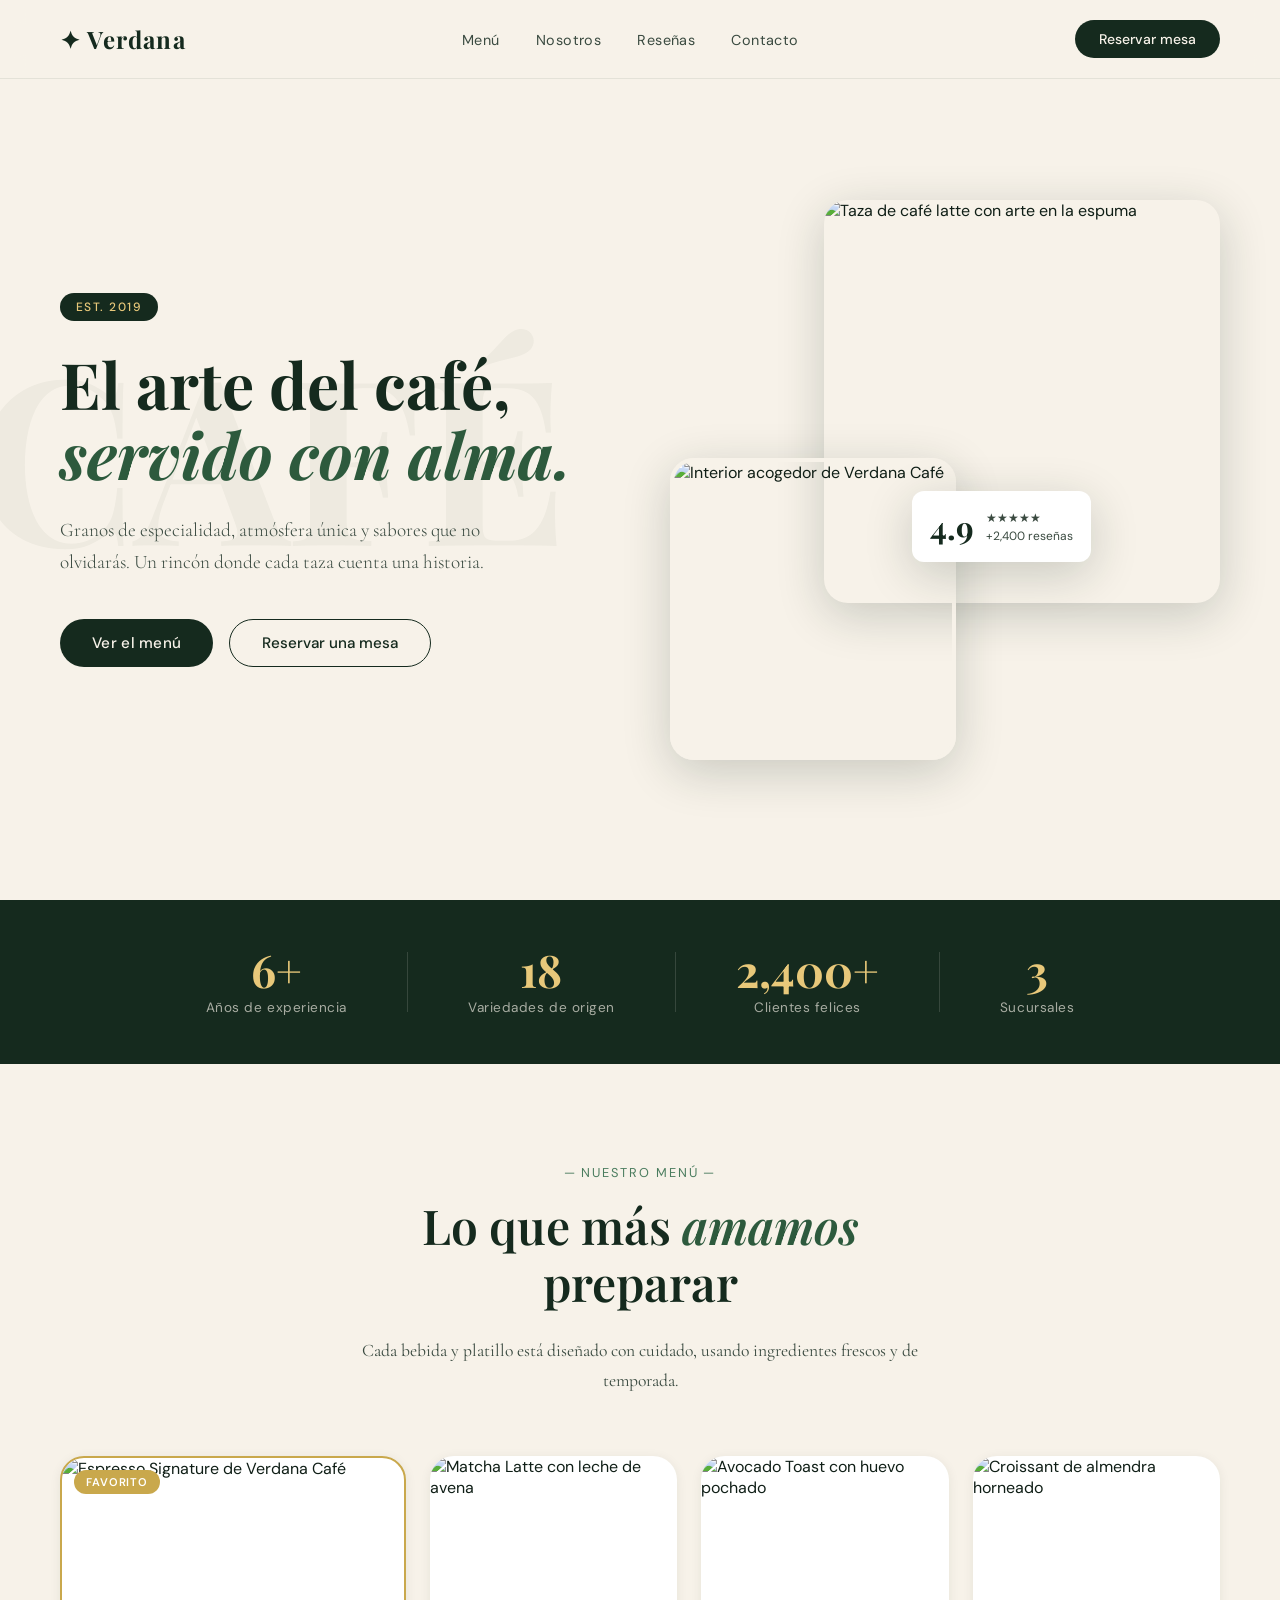
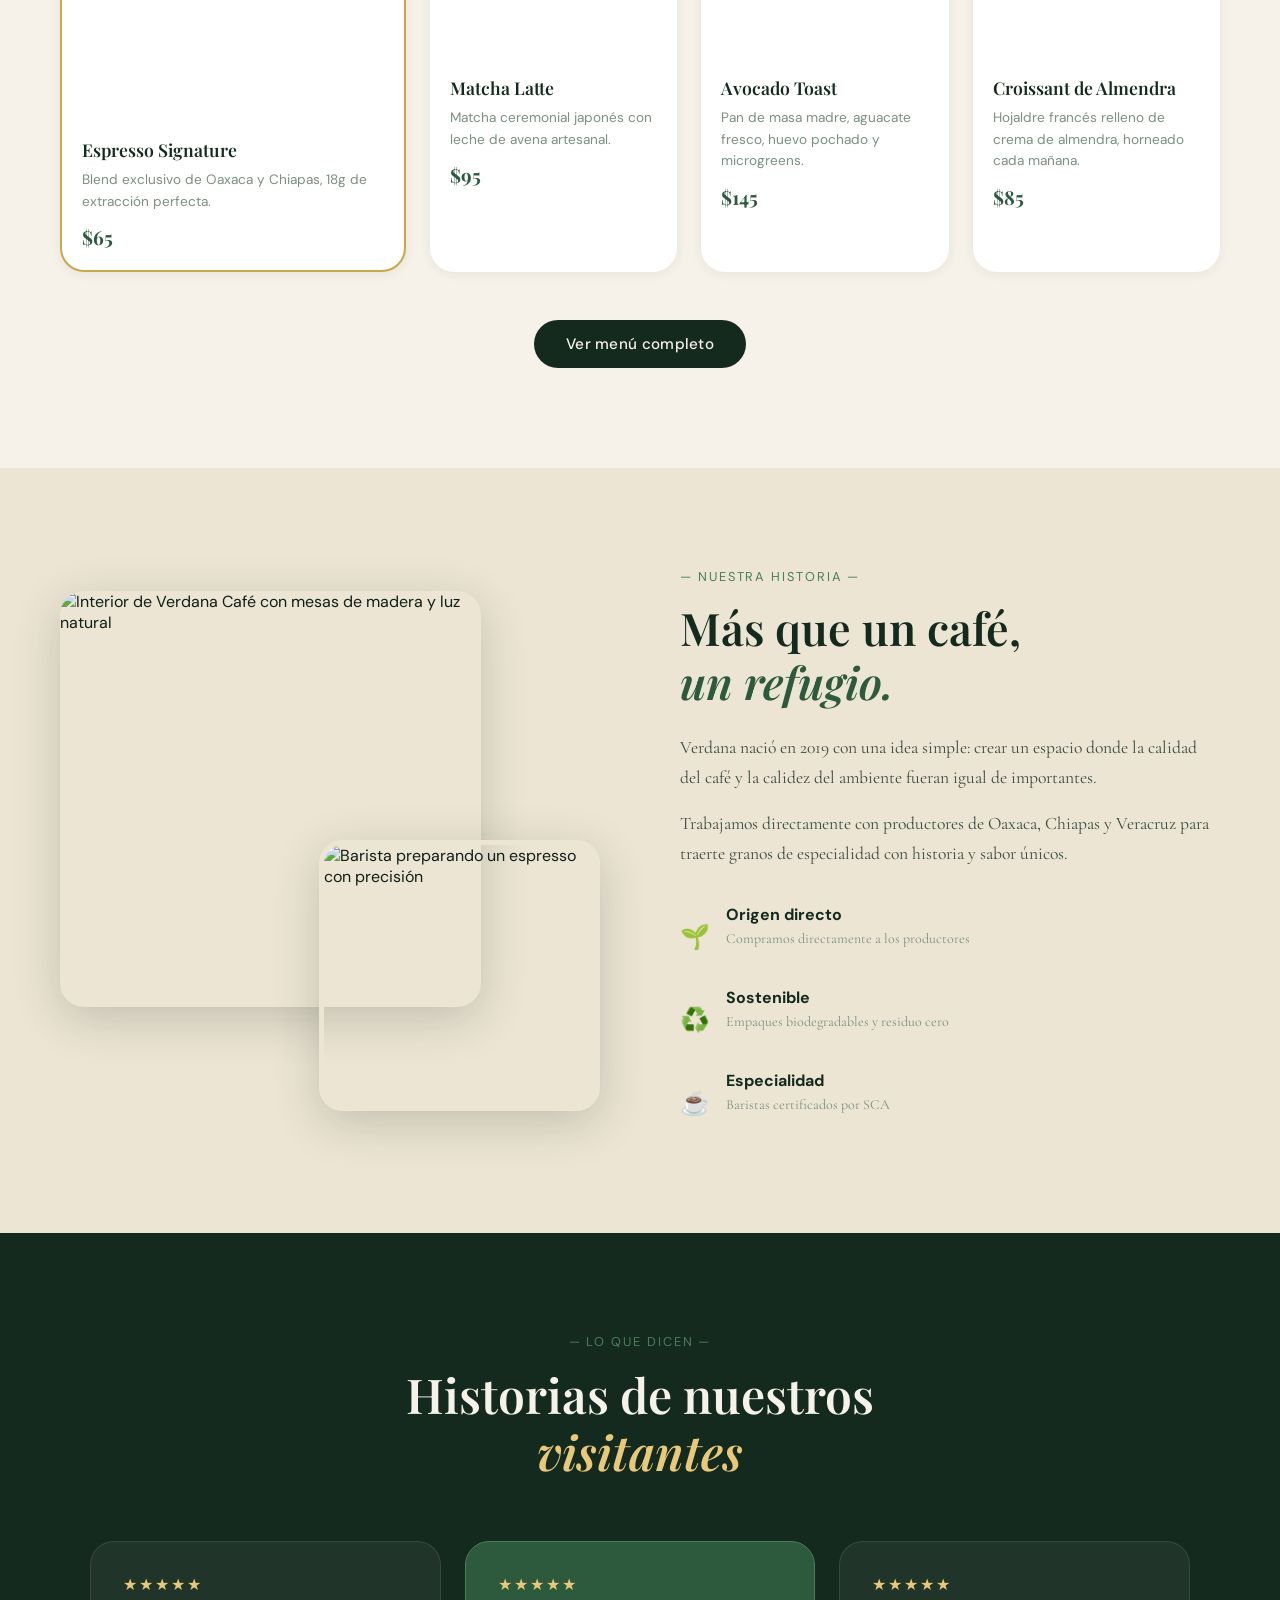
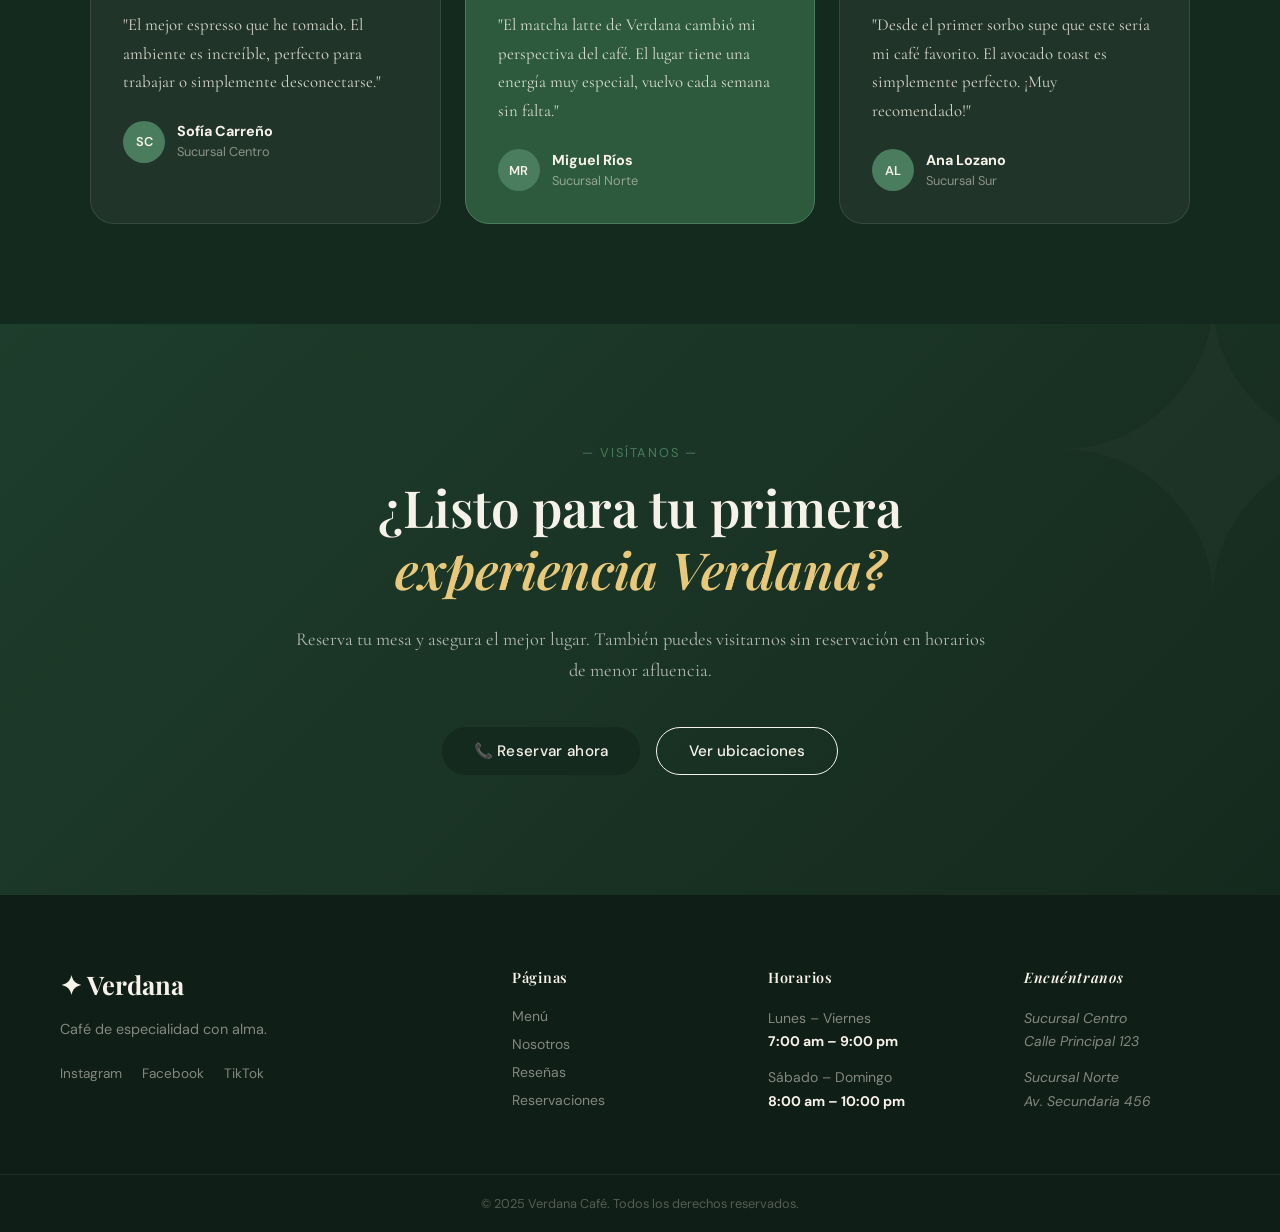
==== index.html @ 47e37862 "fix: move index.html to root" ====
<!DOCTYPE html>
<html lang="es">

<head>
  <meta charset="UTF-8" />
  <meta name="viewport" content="width=device-width, initial-scale=1.0" />
  <title>Verdana Café — Specialty Coffee</title>
  <meta name="description"
    content="Verdana Café, café de especialidad. Granos de origen, atmósfera única y sabores inolvidables." />
  <link rel="stylesheet" href="/Styles/main.css" />
  <link
    href="https://fonts.googleapis.com/css2?family=Playfair+Display:ital,wght@0,400;0,600;0,700;1,400;1,600&family=Cormorant+Garamond:wght@300;400;500&family=DM+Sans:wght@300;400;500&display=swap"
    rel="stylesheet" />
</head>

<body>

  <!-- NAVBAR -->
  <header role="banner">
    <nav class="navbar" aria-label="Navegación principal">
      <a href="#" class="nav-logo" aria-label="Verdana Café — Ir al inicio">✦ Verdana</a>
      <ul class="nav-links" role="list">
        <li><a href="#menu">Menú</a></li>
        <li><a href="#about">Nosotros</a></li>
        <li><a href="#reviews">Reseñas</a></li>
        <li><a href="#contact">Contacto</a></li>
      </ul>
      <a href="#reservar" class="btn-nav">Reservar mesa</a>
      <button class="hamburger" aria-label="Abrir menú de navegación" aria-expanded="false"
        aria-controls="mobileMenu">☰</button>
    </nav>

    <!-- MOBILE MENU -->
    <div class="mobile-menu" id="mobileMenu" aria-hidden="true" role="dialog" aria-label="Menú móvil">
      <a href="#menu">Menú</a>
      <a href="#about">Nosotros</a>
      <a href="#reviews">Reseñas</a>
      <a href="#contact">Contacto</a>
      <a href="#reservar" class="btn-nav">Reservar mesa</a>
    </div>
  </header>

  <main id="main-content">

    <!-- HERO -->
    <section class="hero" aria-labelledby="hero-title">
      <div class="hero-bg-text" aria-hidden="true">CAFÉ</div>
      <div class="hero-content">
        <span class="hero-tag">Est. 2019</span>
        <h1 class="hero-title" id="hero-title">
          El arte del café,<br />
          <em>servido con alma.</em>
        </h1>
        <p class="hero-desc">
          Granos de especialidad, atmósfera única y sabores que no olvidarás.
          Un rincón donde cada taza cuenta una historia.
        </p>
        <div class="hero-actions" role="group" aria-label="Acciones principales">
          <a href="#menu" class="btn-primary">Ver el menú</a>
          <a href="#reservar" class="btn-secondary">Reservar una mesa</a>
        </div>
      </div>
      <div class="hero-img-side" aria-hidden="true">
        <div class="img-card img-card--main">
          <img src="https://images.unsplash.com/photo-1509042239860-f550ce710b93?w=400&q=80"
            alt="Taza de café latte con arte en la espuma" />
        </div>
        <div class="img-card img-card--secondary">
          <img src="https://images.unsplash.com/photo-1495474472287-4d71bcdd2085?w=300&q=80"
            alt="Interior acogedor de Verdana Café" />
        </div>
        <div class="floating-badge" aria-label="Calificación: 4.9 de 5 estrellas basada en más de 2400 reseñas">
          <span class="badge-num" aria-hidden="true">4.9</span>
          <span class="badge-text" aria-hidden="true">★★★★★<br />+2,400 reseñas</span>
        </div>
      </div>
    </section>

    <!-- STATS -->
    <section class="stats" aria-label="Datos de Verdana Café">
      <div class="stat">
        <span class="stat-num" aria-label="Más de 6 años">6+</span>
        <span class="stat-label">Años de experiencia</span>
      </div>
      <div class="stat-divider" role="separator" aria-hidden="true"></div>
      <div class="stat">
        <span class="stat-num" aria-label="18 variedades">18</span>
        <span class="stat-label">Variedades de origen</span>
      </div>
      <div class="stat-divider" role="separator" aria-hidden="true"></div>
      <div class="stat">
        <span class="stat-num" aria-label="Más de 2400 clientes">2,400+</span>
        <span class="stat-label">Clientes felices</span>
      </div>
      <div class="stat-divider" role="separator" aria-hidden="true"></div>
      <div class="stat">
        <span class="stat-num" aria-label="3 sucursales">3</span>
        <span class="stat-label">Sucursales</span>
      </div>
    </section>

    <!-- MENU -->
    <section class="menu-section" id="menu" aria-labelledby="menu-title">
      <div class="section-header">
        <span class="section-tag" aria-hidden="true">— Nuestro Menú —</span>
        <h2 id="menu-title">Lo que más <em>amamos</em> preparar</h2>
        <p>Cada bebida y platillo está diseñado con cuidado, usando ingredientes frescos y de temporada.</p>
      </div>

      <ul class="menu-grid" role="list">
        <li class="menu-card featured">
          <div class="menu-img menu-img--featured">
            <img src="https://images.unsplash.com/photo-1541167760496-1628856ab772?w=500&q=80"
              alt="Espresso Signature de Verdana Café" />
            <span class="menu-tag-featured" aria-label="Platillo favorito">Favorito</span>
          </div>
          <div class="menu-info">
            <h3>Espresso Signature</h3>
            <p>Blend exclusivo de Oaxaca y Chiapas, 18g de extracción perfecta.</p>
            <span class="menu-price" aria-label="Precio: 65 pesos">$65</span>
          </div>
        </li>

        <li class="menu-card">
          <div class="menu-img">
            <img src="https://images.unsplash.com/photo-1515823064-d6e0c04616a7?w=500&q=80"
              alt="Matcha Latte con leche de avena" />
          </div>
          <div class="menu-info">
            <h3>Matcha Latte</h3>
            <p>Matcha ceremonial japonés con leche de avena artesanal.</p>
            <span class="menu-price" aria-label="Precio: 95 pesos">$95</span>
          </div>
        </li>

        <li class="menu-card">
          <div class="menu-img">
            <img src="https://plus.unsplash.com/premium_photo-1691090282768-380cc3e34b23?w=500&q=80"
              alt="Avocado Toast con huevo pochado" />
          </div>
          <div class="menu-info">
            <h3>Avocado Toast</h3>
            <p>Pan de masa madre, aguacate fresco, huevo pochado y microgreens.</p>
            <span class="menu-price" aria-label="Precio: 145 pesos">$145</span>
          </div>
        </li>

        <li class="menu-card">
          <div class="menu-img">
            <img src="https://images.unsplash.com/photo-1710220988376-16dbd51fd1de?w=500&q=80"
              alt="Croissant de almendra horneado" />
          </div>
          <div class="menu-info">
            <h3>Croissant de Almendra</h3>
            <p>Hojaldre francés relleno de crema de almendra, horneado cada mañana.</p>
            <span class="menu-price" aria-label="Precio: 85 pesos">$85</span>
          </div>
        </li>
      </ul>

      <div class="menu-cta">
        <a href="#" class="btn-primary" aria-label="Ver el menú completo de Verdana Café">Ver menú completo</a>
      </div>
    </section>

    <!-- ABOUT -->
    <section class="about-section" id="about" aria-labelledby="about-title">
      <div class="about-imgs">
        <div class="about-img-main">
          <img src="https://images.unsplash.com/photo-1501339847302-ac426a4a7cbb?w=600&q=80"
            alt="Interior de Verdana Café con mesas de madera y luz natural" />
        </div>
        <div class="about-img-secondary">
          <img src="https://images.unsplash.com/photo-1442512595331-e89e73853f31?w=400&q=80"
            alt="Barista preparando un espresso con precisión" />
        </div>
      </div>
      <div class="about-content">
        <span class="section-tag" aria-hidden="true">— Nuestra historia —</span>
        <h2 id="about-title">Más que un café,<br /><em>un refugio.</em></h2>
        <p>Verdana nació en 2019 con una idea simple: crear un espacio donde la calidad del café y la calidez del
          ambiente fueran igual de importantes.</p>
        <p>Trabajamos directamente con productores de Oaxaca, Chiapas y Veracruz para traerte granos de especialidad con
          historia y sabor únicos.</p>
        <ul class="about-values" role="list" aria-label="Nuestros valores">
          <li class="value">
            <span class="value-icon" aria-hidden="true">🌱</span>
            <div>
              <strong>Origen directo</strong>
              <p>Compramos directamente a los productores</p>
            </div>
          </li>
          <li class="value">
            <span class="value-icon" aria-hidden="true">♻️</span>
            <div>
              <strong>Sostenible</strong>
              <p>Empaques biodegradables y residuo cero</p>
            </div>
          </li>
          <li class="value">
            <span class="value-icon" aria-hidden="true">☕</span>
            <div>
              <strong>Especialidad</strong>
              <p>Baristas certificados por SCA</p>
            </div>
          </li>
        </ul>
      </div>
    </section>

    <!-- REVIEWS -->
    <section class="reviews-section" id="reviews" aria-labelledby="reviews-title">
      <div class="rewiews-header">
        <span class="section-tag" aria-hidden="true">— Lo que dicen —</span>
        <h2 id="reviews-title">Historias de nuestros <em>visitantes</em></h2>
      </div>
      <ul class="reviews-grid" role="list">
        <li class="review-card">
          <div class="review-stars" aria-label="5 estrellas de 5">★★★★★</div>
          <p>"El mejor espresso que he tomado. El ambiente es increíble, perfecto para trabajar o simplemente
            desconectarse."</p>
          <div class="reviewer">
            <div class="reviewer-avatar" aria-hidden="true">SC</div>
            <div>
              <strong>Sofía Carreño</strong>
              <span>Sucursal Centro</span>
            </div>
          </div>
        </li>

        <li class="review-card review-card--featured">
          <div class="review-stars" aria-label="5 estrellas de 5">★★★★★</div>
          <p>"El matcha latte de Verdana cambió mi perspectiva del café. El lugar tiene una energía muy especial, vuelvo
            cada semana sin falta."</p>
          <div class="reviewer">
            <div class="reviewer-avatar" aria-hidden="true">MR</div>
            <div>
              <strong>Miguel Ríos</strong>
              <span>Sucursal Norte</span>
            </div>
          </div>
        </li>

        <li class="review-card">
          <div class="review-stars" aria-label="5 estrellas de 5">★★★★★</div>
          <p>"Desde el primer sorbo supe que este sería mi café favorito. El avocado toast es simplemente perfecto. ¡Muy
            recomendado!"</p>
          <div class="reviewer">
            <div class="reviewer-avatar" aria-hidden="true">AL</div>
            <div>
              <strong>Ana Lozano</strong>
              <span>Sucursal Sur</span>
            </div>
          </div>
        </li>
      </ul>
    </section>

    <!-- CTA -->
    <section class="cta-section" id="reservar" aria-labelledby="cta-title">
      <div class="cta-content">
        <span class="section-tag" aria-hidden="true">— Visítanos —</span>
        <h2 id="cta-title">¿Listo para tu primera<br /><em>experiencia Verdana?</em></h2>
        <p>Reserva tu mesa y asegura el mejor lugar. También puedes visitarnos sin reservación en horarios de menor
          afluencia.</p>
        <div class="cta-actions" role="group" aria-label="Opciones de contacto">
          <a href="tel:+525512345678" class="btn-primary">📞 Reservar ahora</a>
          <a href="#contact" class="btn-secondary-light">Ver ubicaciones</a>
        </div>
      </div>
    </section>

  </main>

  <!-- FOOTER -->
  <footer class="footer" id="contact" aria-label="Pie de página">
    <div class="footer-top">
      <div class="footer-brand">
        <div class="footer-logo" aria-label="Verdana Café">✦ Verdana</div>
        <p>Café de especialidad con alma.</p>
        <nav class="social-links" aria-label="Redes sociales">
          <a href="#" aria-label="Síguenos en Instagram">Instagram</a>
          <a href="#" aria-label="Síguenos en Facebook">Facebook</a>
          <a href="#" aria-label="Síguenos en TikTok">TikTok</a>
        </nav>
      </div>
      <nav class="footer-links" aria-label="Enlaces del sitio">
        <h4>Páginas</h4>
        <a href="#menu">Menú</a>
        <a href="#about">Nosotros</a>
        <a href="#reviews">Reseñas</a>
        <a href="#reservar">Reservaciones</a>
      </nav>
      <div class="footer-contact">
        <h4>Horarios</h4>
        <p>Lunes – Viernes<br /><strong>7:00 am – 9:00 pm</strong></p>
        <p>Sábado – Domingo<br /><strong>8:00 am – 10:00 pm</strong></p>
      </div>
      <address class="footer-location">
        <h4>Encuéntranos</h4>
        <p>Sucursal Centro<br />Calle Principal 123</p>
        <p>Sucursal Norte<br />Av. Secundaria 456</p>
      </address>
    </div>
    <div class="footer-bottom">
      <p>© 2025 Verdana Café. Todos los derechos reservados.</p>
    </div>
  </footer>

  <script src="/Js/index.js" defer></script>

</body>

</html>
---- Styles/main.css ----
@charset "UTF-8";
.navbar, .stats {
  display: flex;
  align-items: center;
}

.img-card, .about-img-main, .about-img-secondary {
  position: absolute;
  border-radius: 24px;
  overflow: hidden;
  box-shadow: 0 12px 48px rgba(21, 42, 30, 0.2);
}

.section-header h2, .about-content h2, .rewiews-header h2, .cta-content h2 {
  font-family: "Playfair Display", Georgia, serif;
  font-weight: 600;
  line-height: 1.2;
  margin-bottom: 24px;
}

.hero-desc, .section-header p, .about-content p, .cta-content p {
  font-family: "Cormorant Garamond", serif;
  line-height: 1.7;
}

*,
*::before,
*::after {
  box-sizing: border-box;
  margin: 0;
  padding: 0;
}

html {
  scroll-behavior: smooth;
}

body {
  font-family: "DM Sans", sans-serif;
  background: #f7f2e9;
  color: #0f1e16;
  overflow-x: hidden;
}

img {
  display: block;
  width: 100%;
  height: 100%;
  -o-object-fit: cover;
     object-fit: cover;
}

a {
  text-decoration: none;
  color: inherit;
}
a:hover {
  color: #152a1e;
}

ul {
  list-style: none;
}

.btn-primary {
  display: inline-block;
  background: #152a1e;
  color: #f7f2e9;
  padding: 14px 32px;
  border-radius: 50px;
  font-family: "DM Sans", sans-serif;
  font-size: 0.95rem;
  font-weight: 500;
  letter-spacing: 0.02em;
  transition: background 0.3s, transform 0.2s;
}
.btn-primary:hover {
  background: #2d5a3d;
  color: #f7f2e9;
  transform: translateY(-2px);
}

.btn-secondary {
  display: inline-block;
  border: 1.5px solid #152a1e;
  color: #152a1e;
  padding: 13px 32px;
  border-radius: 50px;
  font-family: "DM Sans", sans-serif;
  font-size: 0.95rem;
  font-weight: 500;
  transition: all 0.3s;
}
.btn-secondary:hover {
  background: #152a1e;
  color: #f7f2e9;
}

.btn-secondary-light {
  display: inline-block;
  border: 1.5px solid #f7f2e9;
  color: #f7f2e9;
  padding: 13px 32px;
  border-radius: 50px;
  font-size: 0.95rem;
  font-weight: 500;
  transition: all 0.3s;
}
.btn-secondary-light:hover {
  background: #f7f2e9;
  color: #152a1e;
}

.btn-nav {
  background: #152a1e;
  color: #f7f2e9;
  padding: 10px 24px;
  border-radius: 50px;
  font-size: 0.875rem;
  font-weight: 500;
  transition: background 0.3s;
}
.btn-nav:hover {
  background: #2d5a3d;
}

.menu-card {
  background: #ffffff;
  border-radius: 24px;
  overflow: hidden;
  box-shadow: 0 2px 12px rgba(21, 42, 30, 0.07);
  transition: transform 0.3s, box-shadow 0.3s;
}
.menu-card:hover {
  transform: translateY(-6px);
  box-shadow: 0 12px 48px rgba(21, 42, 30, 0.2);
}
.menu-card.featured {
  border: 2px solid #c9a84c;
}

.menu-img {
  position: relative;
  height: 200px;
  overflow: hidden;
}

.menu-img img {
  transition: transform 0.5s;
}

.menu-card:hover .menu-img img {
  transform: scale(1.05);
}

.menu-img--featured {
  height: 260px;
}

.menu-info {
  padding: 20px;
}

.menu-info h3 {
  font-family: "Playfair Display", Georgia, serif;
  font-size: 1.1rem;
  font-weight: 600;
  color: #152a1e;
  margin-bottom: 8px;
}

.menu-info p {
  font-size: 0.85rem;
  color: #7a9080;
  line-height: 1.6;
  margin-bottom: 12px;
}

.menu-price {
  font-family: "Playfair Display", Georgia, serif;
  font-size: 1.2rem;
  font-weight: 700;
  color: #2d5a3d;
}

.review-card {
  background: rgba(255, 255, 255, 0.05);
  border: 1px solid rgba(247, 242, 233, 0.1);
  border-radius: 24px;
  padding: 32px;
  transition: transform 0.3s, background 0.3s;
}
.review-card:hover {
  transform: translateY(-4px);
  background: rgba(255, 255, 255, 0.09);
}
.review-card--featured {
  background: #2d5a3d;
  border-color: #4a7c5e;
}

.review-stars {
  color: #e8c87a;
  font-size: 1rem;
  letter-spacing: 2px;
  margin-bottom: 16px;
}

.review-card p {
  font-family: "Cormorant Garamond", serif;
  font-size: 1.05rem;
  color: rgba(247, 242, 233, 0.85);
  line-height: 1.7;
  margin-bottom: 24px;
}

.reviewer {
  display: flex;
  align-items: center;
  gap: 12px;
}

.reviewer-avatar {
  width: 42px;
  height: 42px;
  border-radius: 50%;
  background: #4a7c5e;
  color: #f7f2e9;
  display: flex;
  align-items: center;
  justify-content: center;
  font-size: 0.8rem;
  font-weight: 600;
  flex-shrink: 0;
}

.reviewer strong {
  display: block;
  font-size: 0.9rem;
  color: #f7f2e9;
}

.reviewer span {
  font-size: 0.8rem;
  color: rgba(247, 242, 233, 0.5);
}

.section-tag {
  display: block;
  font-size: 0.8rem;
  letter-spacing: 0.15em;
  text-transform: uppercase;
  color: #4a7c5e;
  margin-bottom: 16px;
}

.menu-tag-featured {
  position: absolute;
  top: 12px;
  left: 12px;
  background: #c9a84c;
  color: #ffffff;
  font-size: 0.7rem;
  font-weight: 600;
  letter-spacing: 0.08em;
  text-transform: uppercase;
  padding: 5px 12px;
  border-radius: 50px;
}

.floating-badge {
  position: absolute;
  top: 52%;
  left: 44%;
  background: #ffffff;
  border-radius: 12px;
  padding: 14px 18px;
  box-shadow: 0 12px 48px rgba(21, 42, 30, 0.2);
  display: flex;
  align-items: center;
  gap: 12px;
  z-index: 2;
}

.badge-num {
  font-family: "Playfair Display", Georgia, serif;
  font-size: 2rem;
  font-weight: 700;
  color: #152a1e;
}

.badge-text {
  font-size: 0.75rem;
  color: #3a4a40;
  line-height: 1.5;
}

.fade-in {
  opacity: 0;
  transform: translateY(28px);
  transition: opacity 0.7s ease, transform 0.7s ease;
}
.fade-in.visible {
  opacity: 1;
  transform: translateY(0);
}

.navbar {
  position: fixed;
  top: 0;
  left: 0;
  right: 0;
  z-index: 100;
  justify-content: space-between;
  padding: 20px 60px;
  background: rgba(247, 242, 233, 0.92);
  backdrop-filter: blur(12px);
  border-bottom: 1px solid rgba(21, 42, 30, 0.08);
}
@media screen and (min-width: 44rem) and (max-width: 64rem) {
  .navbar {
    padding: 18px 32px;
  }
}
@media screen and (max-width: 44rem) {
  .navbar {
    padding: 16px 24px;
  }
}

.nav-logo {
  font-family: "Playfair Display", Georgia, serif;
  font-size: 1.5rem;
  font-weight: 700;
  color: #152a1e;
  letter-spacing: 0.05em;
}

.nav-links {
  display: flex;
  gap: 36px;
}
@media screen and (min-width: 44rem) and (max-width: 64rem) {
  .nav-links {
    display: none;
  }
}
@media screen and (max-width: 44rem) {
  .nav-links {
    display: none;
  }
}

.nav-links a {
  font-size: 0.9rem;
  color: #3a4a40;
  font-weight: 400;
  letter-spacing: 0.03em;
  transition: color 0.2s;
}
.nav-links a:hover {
  color: #152a1e;
}

.hamburger {
  display: none;
  background: none;
  border: none;
  font-size: 1.5rem;
  cursor: pointer;
  color: #152a1e;
}
@media screen and (min-width: 44rem) and (max-width: 64rem) {
  .hamburger {
    display: block;
  }
}
@media screen and (max-width: 44rem) {
  .hamburger {
    display: block;
  }
}

.mobile-menu {
  display: none;
  flex-direction: column;
  position: fixed;
  top: 70px;
  left: 0;
  right: 0;
  background: #f7f2e9;
  padding: 24px 32px;
  gap: 16px;
  z-index: 99;
  border-bottom: 1px solid #ede5d4;
  box-shadow: 0 4px 24px rgba(21, 42, 30, 0.12);
}
.mobile-menu.open {
  display: flex;
}

.mobile-menu a {
  font-size: 1rem;
  color: #3a4a40;
  padding: 8px 0;
  border-bottom: 1px solid #ede5d4;
}
.mobile-menu .btn-nav {
  color: #f7f2e9;
  text-align: center;
}

.hero {
  min-height: 100vh;
  padding: 140px 60px 80px;
  display: grid;
  grid-template-columns: 1fr 1fr;
  gap: 60px;
  align-items: center;
  position: relative;
  overflow: hidden;
}
@media screen and (min-width: 44rem) and (max-width: 64rem) {
  .hero {
    padding: 120px 32px 60px;
    gap: 40px;
  }
}
@media screen and (max-width: 44rem) {
  .hero {
    grid-template-columns: 1fr;
    padding: 110px 24px 60px;
  }
}

.hero-bg-text {
  position: absolute;
  top: 50%;
  left: -2%;
  transform: translateY(-50%);
  font-family: "Playfair Display", Georgia, serif;
  font-size: clamp(120px, 18vw, 280px);
  font-weight: 700;
  color: rgba(21, 42, 30, 0.04);
  -webkit-user-select: none;
     -moz-user-select: none;
          user-select: none;
  white-space: nowrap;
  z-index: 0;
}

.hero-content {
  position: relative;
  z-index: 1;
}

.hero-tag {
  display: inline-block;
  background: #152a1e;
  color: #e8c87a;
  font-size: 0.75rem;
  font-weight: 500;
  letter-spacing: 0.12em;
  text-transform: uppercase;
  padding: 6px 16px;
  border-radius: 50px;
  margin-bottom: 28px;
}

.hero-title {
  font-family: "Playfair Display", Georgia, serif;
  font-size: clamp(2.8rem, 5vw, 4.2rem);
  font-weight: 700;
  line-height: 1.1;
  color: #152a1e;
  margin-bottom: 24px;
}
.hero-title em {
  font-style: italic;
  color: #2d5a3d;
}
@media screen and (max-width: 44rem) {
  .hero-title {
    font-size: 2.4rem;
  }
}

.hero-desc {
  font-size: 1.2rem;
  font-weight: 300;
  color: #3a4a40;
  max-width: 480px;
  margin-bottom: 40px;
}

.hero-actions {
  display: flex;
  gap: 16px;
  flex-wrap: wrap;
}

.hero-img-side {
  position: relative;
  height: 560px;
  z-index: 1;
}
@media screen and (max-width: 44rem) {
  .hero-img-side {
    height: 340px;
    margin-top: 20px;
  }
}

.img-card--main {
  width: 72%;
  height: 72%;
  top: 0;
  right: 0;
}
.img-card--secondary {
  width: 52%;
  height: 54%;
  bottom: 0;
  left: 0;
  border: 4px solid #f7f2e9;
}

.stats {
  background: #152a1e;
  padding: 48px 60px;
  justify-content: center;
  flex-wrap: wrap;
}
@media screen and (min-width: 44rem) and (max-width: 64rem) {
  .stats {
    padding: 40px 32px;
  }
}
@media screen and (max-width: 44rem) {
  .stats {
    flex-direction: column;
    gap: 8px;
    padding: 40px 24px;
  }
}

.stat {
  display: flex;
  flex-direction: column;
  align-items: center;
  padding: 0 60px;
  text-align: center;
}
@media screen and (min-width: 44rem) and (max-width: 64rem) {
  .stat {
    padding: 16px 32px;
  }
}
@media screen and (max-width: 44rem) {
  .stat {
    padding: 16px 32px;
  }
}

.stat-num {
  font-family: "Playfair Display", Georgia, serif;
  font-size: 2.8rem;
  font-weight: 700;
  color: #e8c87a;
  line-height: 1;
}

.stat-label {
  font-size: 0.85rem;
  color: rgba(247, 242, 233, 0.65);
  margin-top: 6px;
  letter-spacing: 0.04em;
}

.stat-divider {
  width: 1px;
  height: 60px;
  background: rgba(247, 242, 233, 0.15);
}
@media screen and (max-width: 44rem) {
  .stat-divider {
    width: 60px;
    height: 1px;
  }
}

.menu-section {
  padding: 100px 60px;
  background: #f7f2e9;
}
@media screen and (max-width: 44rem) {
  .menu-section {
    padding: 72px 24px;
  }
}

.section-header {
  text-align: center;
  max-width: 600px;
  margin: 0 auto 60px;
}

.section-header h2 {
  font-size: clamp(2rem, 4vw, 3rem);
  color: #152a1e;
}
.section-header h2 em {
  font-style: italic;
  color: #2d5a3d;
}

.section-header p {
  font-size: 1.1rem;
  color: #3a4a40;
}

.menu-grid {
  display: grid;
  grid-template-columns: 1.4fr 1fr 1fr 1fr;
  gap: 24px;
  max-width: 1200px;
  margin: 0 auto;
}
@media screen and (min-width: 44rem) and (max-width: 64rem) {
  .menu-grid {
    grid-template-columns: 1fr 1fr;
  }
}
@media screen and (max-width: 44rem) {
  .menu-grid {
    grid-template-columns: 1fr;
  }
}

.menu-cta {
  text-align: center;
  margin-top: 48px;
}

.about-section {
  padding: 100px 60px;
  display: grid;
  grid-template-columns: 1fr 1fr;
  gap: 80px;
  align-items: center;
  background: #ede5d4;
}
@media screen and (min-width: 44rem) and (max-width: 64rem) {
  .about-section {
    grid-template-columns: 1fr;
    padding: 80px 32px;
  }
}
@media screen and (max-width: 44rem) {
  .about-section {
    grid-template-columns: 1fr;
    padding: 72px 24px;
  }
}

.about-imgs {
  position: relative;
  height: 520px;
}
@media screen and (min-width: 44rem) and (max-width: 64rem) {
  .about-imgs {
    height: 360px;
  }
}
@media screen and (max-width: 44rem) {
  .about-imgs {
    height: 300px;
  }
}

.about-img-main {
  top: 0;
  left: 0;
  width: 78%;
  height: 80%;
}

.about-img-secondary {
  bottom: 0;
  right: 0;
  width: 52%;
  height: 52%;
  border: 5px solid #ede5d4;
}

.about-content h2 {
  font-size: clamp(2rem, 3.5vw, 2.8rem);
  color: #152a1e;
}
.about-content h2 em {
  font-style: italic;
  color: #2d5a3d;
}

.about-content p {
  font-size: 1.1rem;
  color: #3a4a40;
  margin-bottom: 16px;
}

.about-values {
  display: flex;
  flex-direction: column;
  gap: 20px;
  margin-top: 36px;
}
@media screen and (max-width: 44rem) {
  .about-values {
    flex-direction: row;
    flex-wrap: wrap;
    justify-content: center;
  }
  .about-values .value {
    flex: 0 0 45%;
  }
}
@media screen and (min-width: 44rem) and (max-width: 64rem) {
  .about-values {
    flex-direction: row;
    justify-content: center;
  }
}

.value {
  display: flex;
  align-items: center;
  gap: 16px;
}

.value-icon {
  font-size: 1.5rem;
  flex-shrink: 0;
  margin-top: 2px;
}

.value strong {
  display: block;
  font-size: 1rem;
  color: #152a1e;
  margin-bottom: 2px;
}

.value p {
  font-size: 0.875rem;
  color: #7a9080;
}

.reviews-section {
  padding: 100px 60px;
  background: #152a1e;
}
@media screen and (max-width: 44rem) {
  .reviews-section {
    padding: 72px 24px;
  }
}
@media screen and (min-width: 44rem) and (max-width: 64rem) {
  .reviews-section {
    padding: 72px 32px;
  }
}

.rewiews-header {
  text-align: center;
  max-width: 600px;
  margin: 0 auto 60px;
}
.rewiews-header h2 {
  font-size: clamp(2rem, 4vw, 3rem);
  color: #f7f2e9;
}
.rewiews-header h2 em {
  font-style: italic;
  color: #e8c87a;
}

.reviews-grid {
  display: grid;
  grid-template-columns: repeat(3, 1fr);
  gap: 24px;
  max-width: 1100px;
  margin: 0 auto;
}
@media screen and (max-width: 44rem) {
  .reviews-grid {
    grid-template-columns: 1fr;
  }
}

.cta-section {
  padding: 120px 60px;
  background: linear-gradient(135deg, #1e3d2b 0%, #152a1e 100%);
  text-align: center;
  position: relative;
  overflow: hidden;
}
.cta-section::before {
  content: "✦";
  position: absolute;
  font-size: 400px;
  color: rgba(255, 255, 255, 0.02);
  top: -100px;
  right: -100px;
  font-family: serif;
}
@media screen and (max-width: 44rem) {
  .cta-section {
    padding: 80px 24px;
  }
}

.cta-content {
  position: relative;
  z-index: 1;
  max-width: 700px;
  margin: 0 auto;
}

.cta-content h2 {
  font-size: clamp(2rem, 4vw, 3.2rem);
  color: #f7f2e9;
}
.cta-content h2 em {
  font-style: italic;
  color: #e8c87a;
}

.cta-content p {
  font-size: 1.15rem;
  color: rgba(247, 242, 233, 0.7);
  margin-bottom: 40px;
}

.cta-actions {
  display: flex;
  gap: 16px;
  justify-content: center;
  flex-wrap: wrap;
}

.footer {
  background: #0f1e16;
  color: #f7f2e9;
}

.footer-top {
  display: grid;
  grid-template-columns: 2fr 1fr 1fr 1fr;
  gap: 60px;
  padding: 72px 60px 48px;
}
@media screen and (min-width: 44rem) and (max-width: 64rem) {
  .footer-top {
    grid-template-columns: 1fr 1fr;
    gap: 40px;
    padding: 48px 32px;
  }
}
@media screen and (max-width: 44rem) {
  .footer-top {
    grid-template-columns: 1fr;
    padding: 48px 24px;
  }
}

.footer-logo {
  font-family: "Playfair Display", Georgia, serif;
  font-size: 1.6rem;
  font-weight: 700;
  color: #f7f2e9;
  margin-bottom: 16px;
}

.footer-brand p {
  font-size: 0.9rem;
  color: rgba(247, 242, 233, 0.5);
  line-height: 1.7;
  margin-bottom: 24px;
}

.social-links {
  display: flex;
  gap: 20px;
}

.social-links a {
  font-size: 0.85rem;
  color: rgba(247, 242, 233, 0.5);
  transition: color 0.2s;
}
.social-links a:hover {
  color: #e8c87a;
}

.footer-links h4,
.footer-contact h4,
.footer-location h4 {
  font-family: "Playfair Display", Georgia, serif;
  font-size: 0.9rem;
  font-weight: 600;
  color: #f7f2e9;
  margin-bottom: 20px;
  letter-spacing: 0.05em;
}

.footer-links a {
  display: block;
  font-size: 0.875rem;
  color: rgba(247, 242, 233, 0.5);
  margin-bottom: 10px;
  transition: color 0.2s;
}
.footer-links a:hover {
  color: #e8c87a;
}

.footer-contact p,
.footer-location p {
  font-size: 0.875rem;
  color: rgba(247, 242, 233, 0.5);
  line-height: 1.7;
  margin-bottom: 12px;
}

.footer-contact strong {
  color: #f7f2e9;
}

.footer-bottom {
  border-top: 1px solid rgba(247, 242, 233, 0.08);
  padding: 20px 60px;
  text-align: center;
}
@media screen and (max-width: 44rem) {
  .footer-bottom {
    padding: 20px 24px;
  }
}

.footer-bottom p {
  font-size: 0.8rem;
  color: rgba(247, 242, 233, 0.3);
}/*# sourceMappingURL=main.css.map */
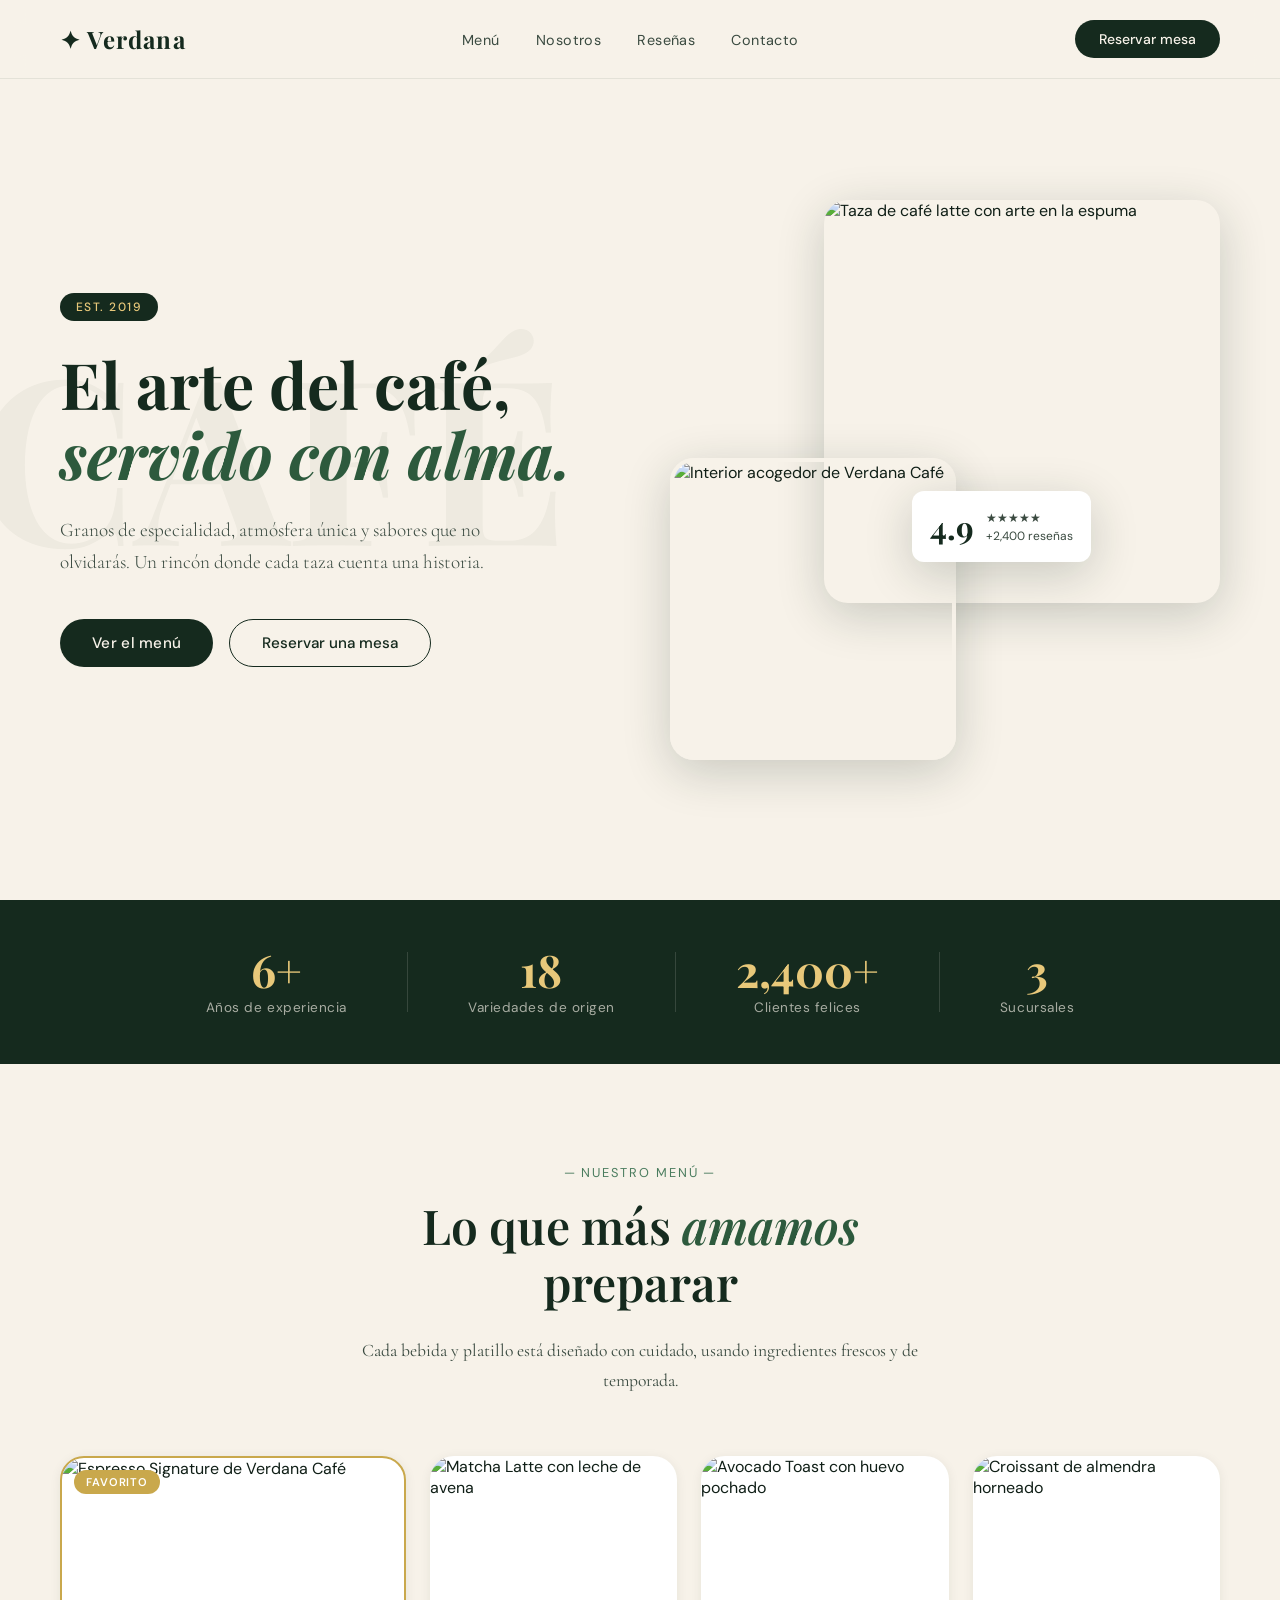
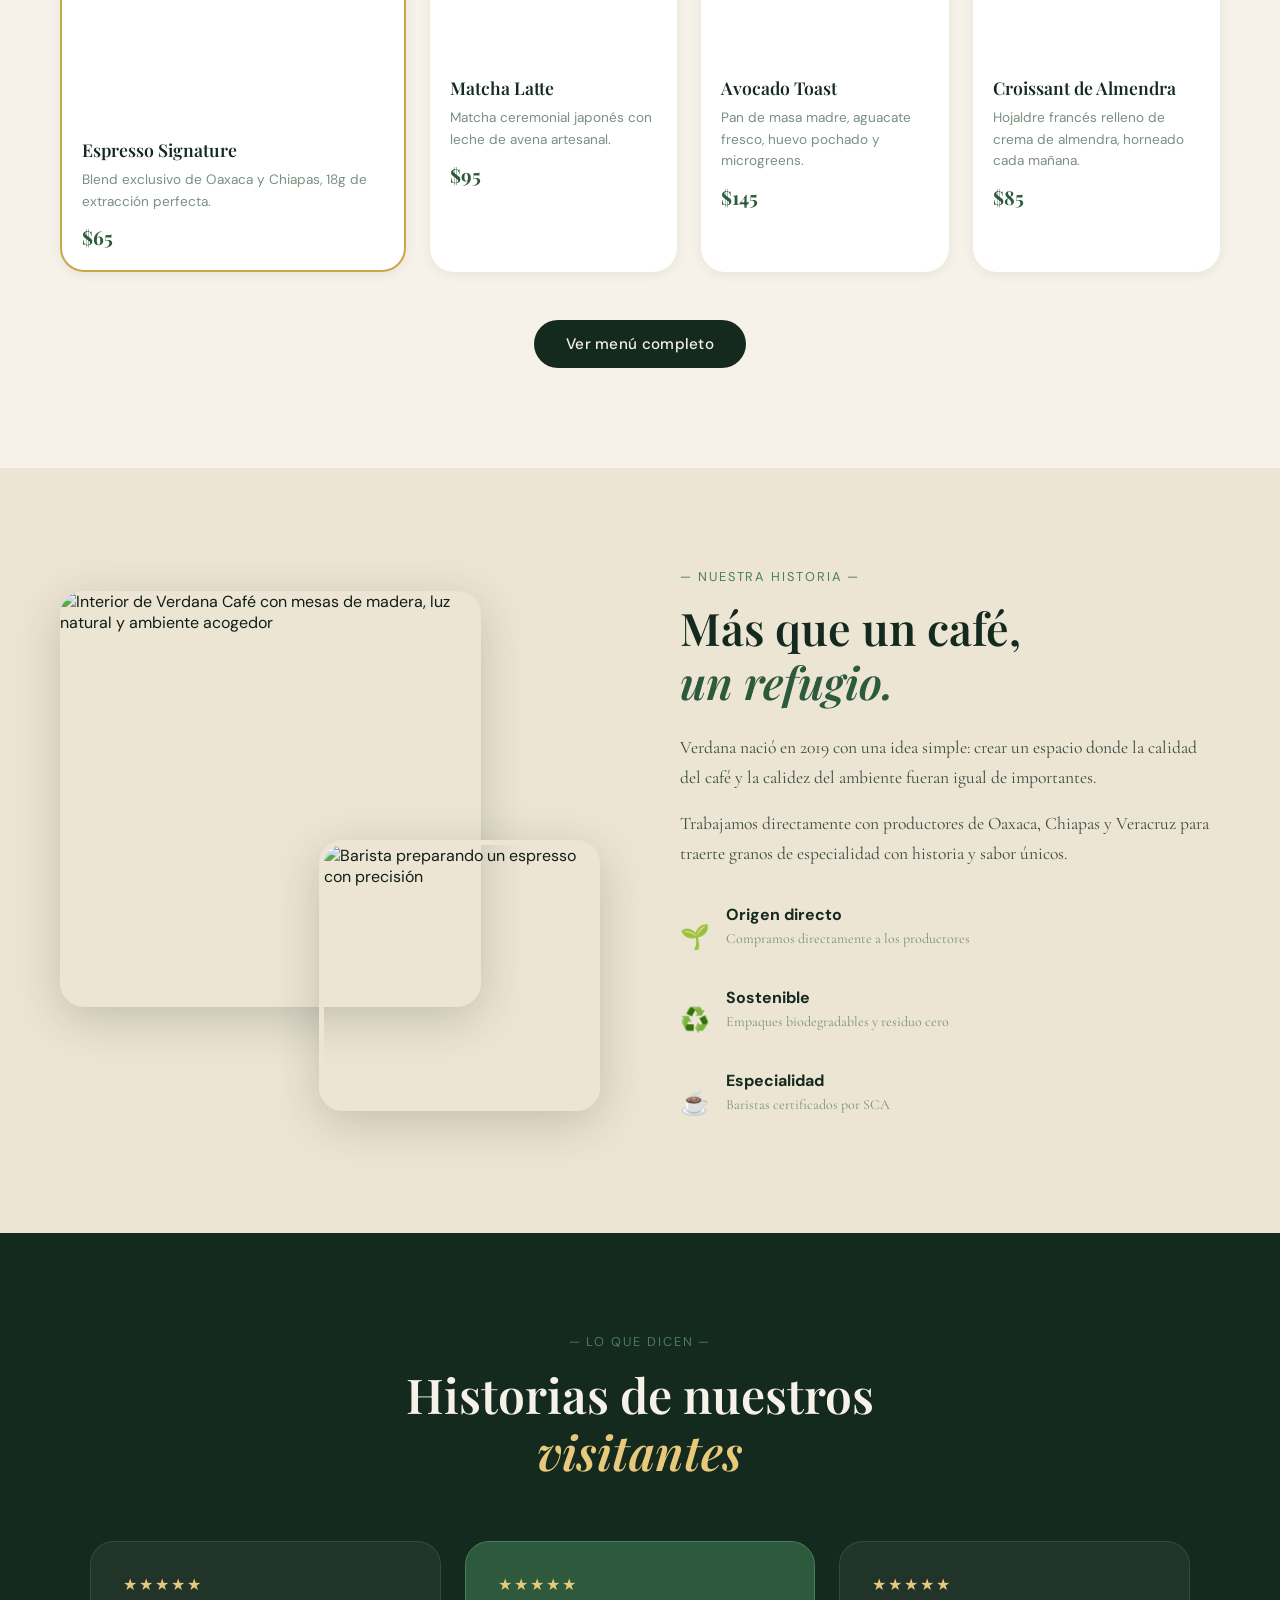
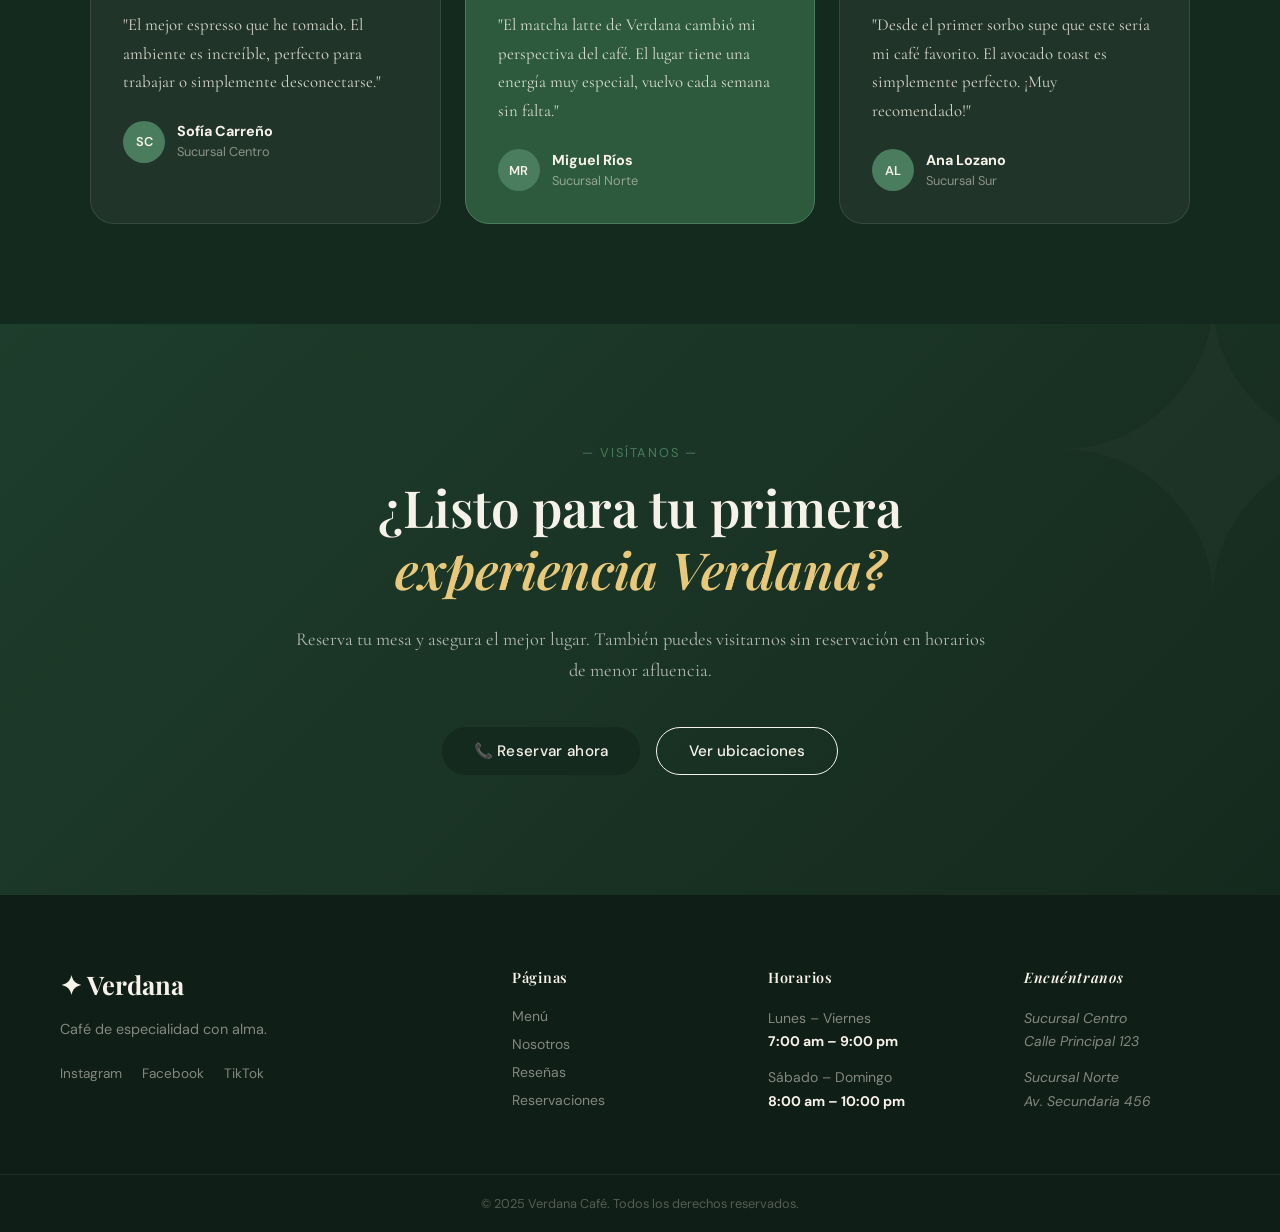
==== commit 7da7bf03: "feat: add SEO meta tags and open graph optimization" ====
--- a/index.html
+++ b/index.html
@@ -6,7 +6,18 @@
   <meta name="viewport" content="width=device-width, initial-scale=1.0" />
   <title>Verdana Café — Specialty Coffee</title>
   <meta name="description"
-    content="Verdana Café, café de especialidad. Granos de origen, atmósfera única y sabores inolvidables." />
+    content="Verdana Café, café de especialidad en México. Granos de origen, baristas certificados y ambiente único. ¡Reserva tu mesa hoy!" />
+  <meta property="og:title" content="Verdana Café — Specialty Coffee" />
+  <meta property="og:description"
+    content="Café de especialidad en México. Granos de origen, baristas certificados y ambiente único. ¡Reserva tu mesa hoy!" />
+  <meta property="og:image" content="https://images.unsplash.com/photo-1509042239860-f550ce710b93?w=1200&q=80" />
+  <meta property="og:url" content="https://verdana-coffe.netlify.app" />
+  <meta property="og:type" content="website" />
+  <meta property="og:locale" content="es_MX" />
+  <meta name="robots" content="index, follow" />
+  <meta name="keywords" content="café de especialidad, specialty coffee, café México, barista, espresso, matcha latte, café oaxaca, café chiapas, verdana café, reservar mesa café" />
+
+
   <link rel="stylesheet" href="/Styles/main.css" />
   <link
     href="https://fonts.googleapis.com/css2?family=Playfair+Display:ital,wght@0,400;0,600;0,700;1,400;1,600&family=Cormorant+Garamond:wght@300;400;500&family=DM+Sans:wght@300;400;500&display=swap"
@@ -168,7 +179,7 @@
       <div class="about-imgs">
         <div class="about-img-main">
           <img src="https://images.unsplash.com/photo-1501339847302-ac426a4a7cbb?w=600&q=80"
-            alt="Interior de Verdana Café con mesas de madera y luz natural" />
+            alt="Interior de Verdana Café con mesas de madera, luz natural y ambiente acogedor" />
         </div>
         <div class="about-img-secondary">
           <img src="https://images.unsplash.com/photo-1442512595331-e89e73853f31?w=400&q=80"
@@ -279,9 +290,9 @@
         <div class="footer-logo" aria-label="Verdana Café">✦ Verdana</div>
         <p>Café de especialidad con alma.</p>
         <nav class="social-links" aria-label="Redes sociales">
-          <a href="#" aria-label="Síguenos en Instagram">Instagram</a>
-          <a href="#" aria-label="Síguenos en Facebook">Facebook</a>
-          <a href="#" aria-label="Síguenos en TikTok">TikTok</a>
+          <a href="#" aria-label="Síguenos en Instagram" target="_blank" rel="noopener noreferrer">Instagram</a>
+          <a href="#" aria-label="Síguenos en Facebook" target="_blank" rel="noopener noreferrer">Facebook</a>
+          <a href="#" aria-label="Síguenos en TikTok" target="_blank" rel="noopener noreferrer">TikTok</a>
         </nav>
       </div>
       <nav class="footer-links" aria-label="Enlaces del sitio">
